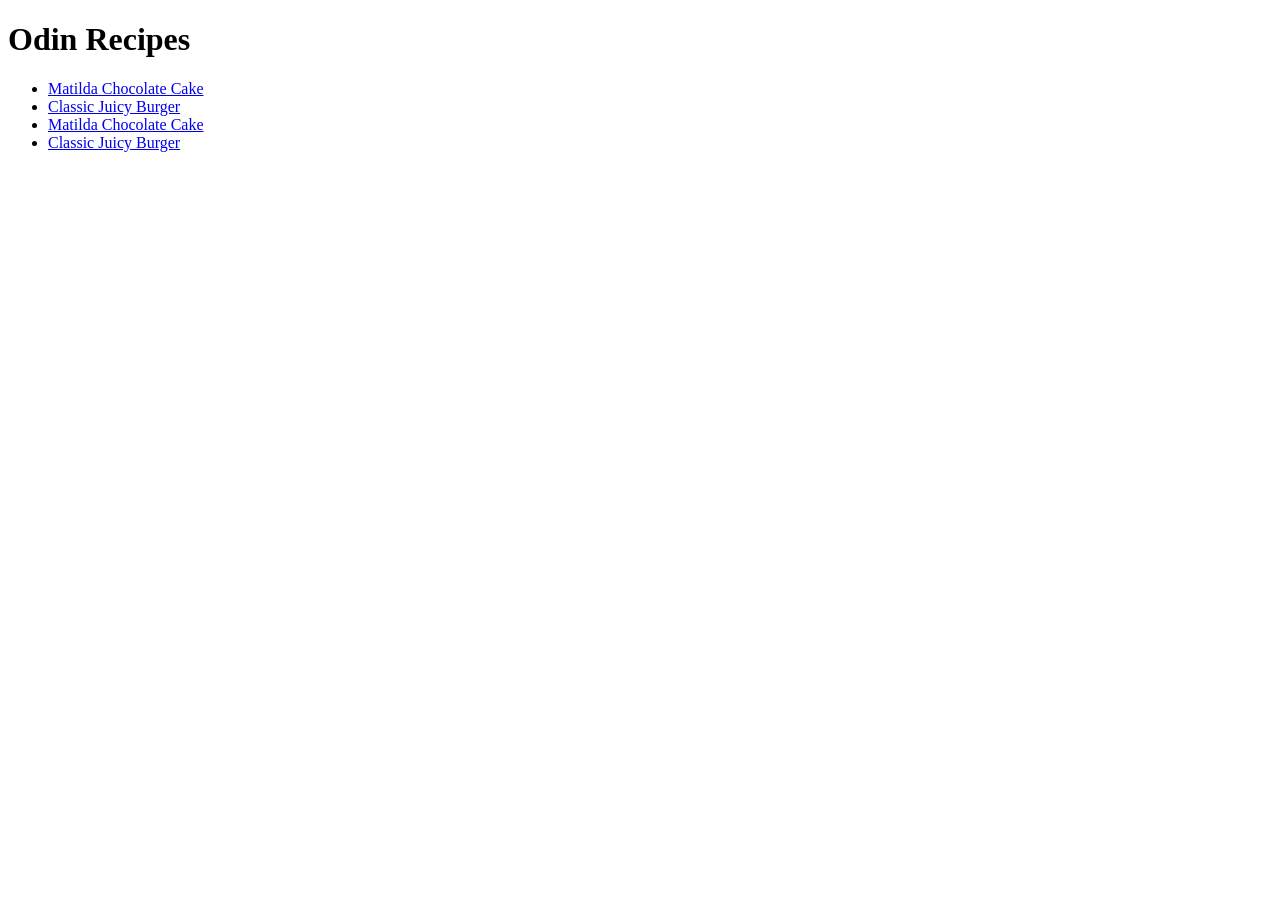
==== index.html @ 472a4aaa "added all recipes" ====
<!DOCTYPE html>
<html lang="en">
<head>
    <meta charset="UTF-8">
    <meta name="viewport" content="width=device-width, initial-scale=1.0">
    <title>Odin project</title>
</head>
<body>
    <h1>Odin Recipes</h1>
    <ul>
    <li><a href="recipes/cake.html">Matilda Chocolate Cake</a></li>
    <li><a href="recipes/burger.html">Classic Juicy Burger</a></li>
    <li><a href="recipes/pizza.html">Matilda Chocolate Cake</a></li>
    <li><a href="recipes/lasagna.html">Classic Juicy Burger</a></li>
</ul>
</html>
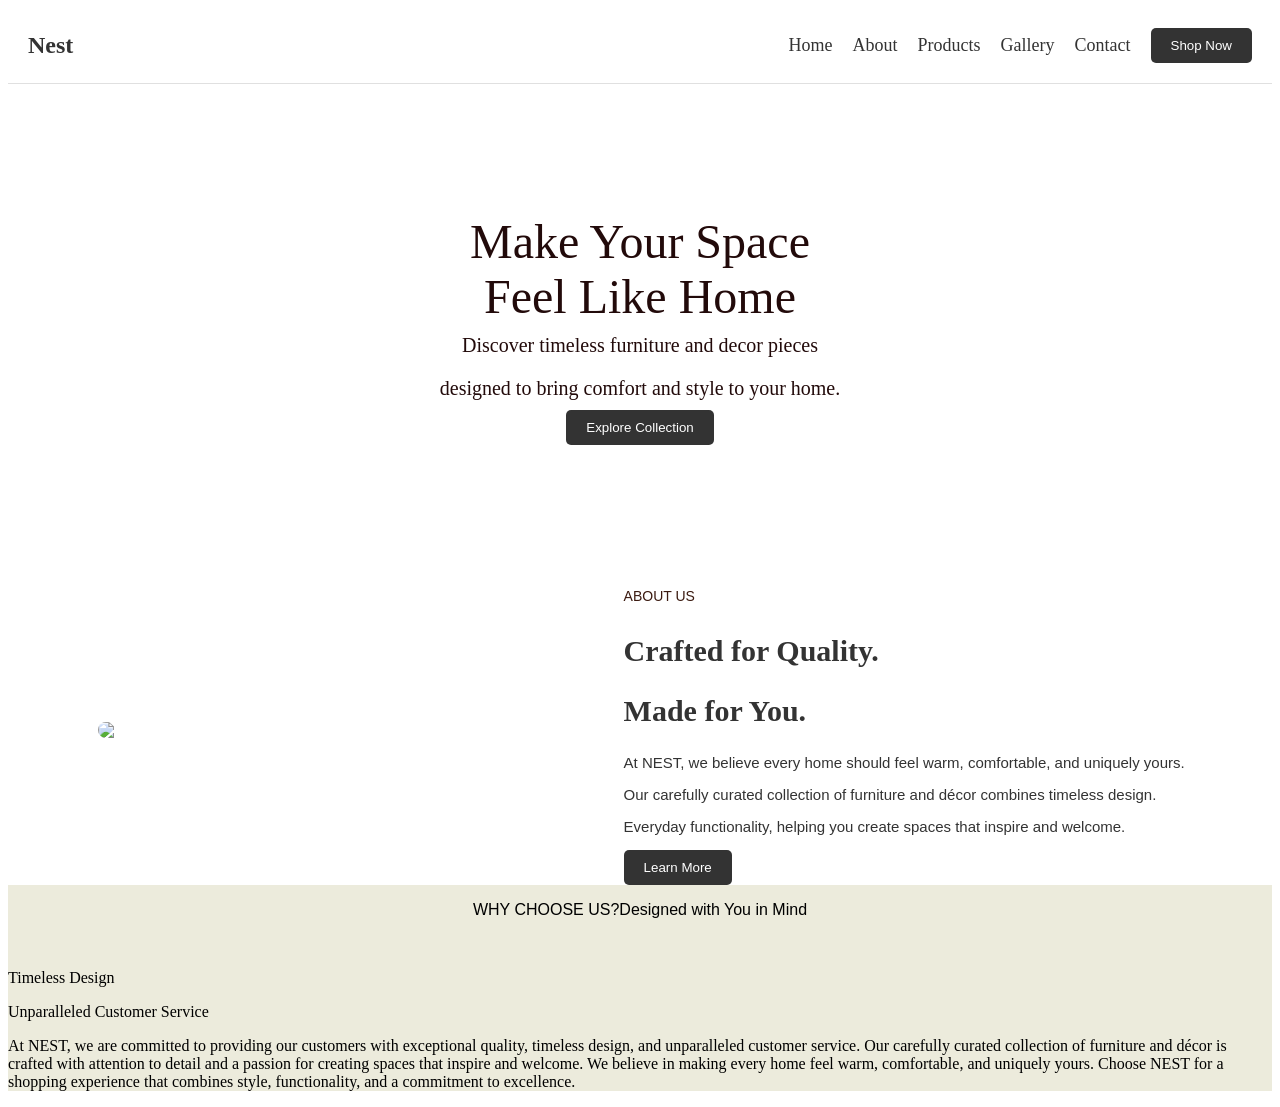
==== commit 4397be9b: "Add files via upload" ====
--- a/index.html
+++ b/index.html
@@ -1,16 +1,55 @@
-<!DOCTYPE html>
-<html lang="en">
-<head>
-    <meta charset="UTF-8">
-    <meta name="viewport" content="width=device-width, initial-scale=1.0">
-    <title>Odin project</title>
-</head>
-<body>
-    <h1>Odin Recipes</h1>
-    <ul>
-    <li><a href="recipes/cake.html">Matilda Chocolate Cake</a></li>
-    <li><a href="recipes/burger.html">Classic Juicy Burger</a></li>
-    <li><a href="recipes/pizza.html">Matilda Chocolate Cake</a></li>
-    <li><a href="recipes/lasagna.html">Classic Juicy Burger</a></li>
-</ul>
-</html>+<!DOCTYPE html>
+<html>
+<head>
+    <link rel="stylesheet" href="s.css">
+    <link rel="preconnect" href="https://fonts.googleapis.com">
+    <link rel="preconnect" href="https://fonts.gstatic.com" crossorigin>
+    <title>Nest</title>
+</head>
+<body>
+    <nav>
+        <div class="logo">Nest</div>
+        <div class="nav-links">
+            <a href="#">Home</a>
+            <a href="#">About</a>  
+            <a href="#">Products</a>
+            <a href="#">Gallery</a>
+            <a href="#">Contact</a>
+            <button class="nav-button"> Shop Now </button>
+        </div>
+    </nav>
+    <main>
+        <p>Make Your Space</p>
+        <p>Feel Like Home</p>
+        <p class="s">Discover timeless furniture and decor pieces</p>
+        <p class="s">designed to bring comfort and style to your home.</p>
+        <button class="main-button">Explore Collection</button>
+    </main>
+    <section class="about">
+        <img src="https://static.wixstatic.com/media/11062b_435d688a8a1642e98b5d6947f6b0e981~mv2.jpg/v1/fill/w_568,h_428,al_c,q_80,usm_0.66_1.00_0.01,enc_avif,quality_auto/11062b_435d688a8a1642e98b5d6947f6b0e981~mv2.jpg">
+        <div class="about-text">
+            <p class="title">ABOUT US</p>
+            <p class="description">Crafted for Quality.</p>
+            <p class="description">Made for You.</p>
+            <p>At NEST, we believe every home should feel warm, comfortable, and uniquely yours.</p>
+            <p>Our carefully curated collection of furniture and décor combines timeless design.</p>
+            <p>Everyday functionality, helping you create spaces that inspire and welcome.</p>
+            <button class="about-button">Learn More</button>
+        </div>
+    </section>
+    <section class="Why">
+        <div class="why-content">
+        <p class="title">WHY CHOOSE US?</p>
+        <br>
+        <p class="title">Designed with You in Mind</p>
+        </div>
+        <div class="design">
+            <img src="">
+            <p>Timeless Design</p>
+            <p>Unparalleled Customer Service</p>
+        </div>
+        <p>At NEST, we are committed to providing our customers with exceptional quality, timeless design, and unparalleled customer service. Our carefully curated collection of furniture and décor is crafted with attention to detail and a passion for creating spaces that inspire and welcome. We believe in making every home feel warm, comfortable, and uniquely yours. Choose NEST for a shopping experience that combines style, functionality, and a commitment to excellence.</p>
+    </section>
+</body>
+</html>
+
--- a/s.css
+++ b/s.css
@@ -0,0 +1,118 @@
+nav{
+    display: flex;
+    justify-content: space-between;
+    align-items: center;
+    padding: 20px;
+    background-color: #ffffff;
+    border-bottom: 1px solid #e0e0e0;
+    position: sticky;
+    top: 0;
+}
+nav .logo{
+    font-size: 24px;
+    font-weight: bold;
+    color: #333333;
+    align-self: center;
+}
+nav .nav-links{
+    display: flex;
+    gap: 20px;
+}
+nav .nav-links a{
+    text-decoration: none;
+    color: #333333;
+    font-size: 18px;
+    align-self: center;
+}
+nav .nav-button{
+    padding: 10px 20px;
+    background-color: #333333;
+    color: #ffffff;
+    border: none;
+    border-radius: 5px;
+    cursor: pointer;
+    align-self: center;
+}
+main{
+    display: flex;
+    flex-direction: column;
+    align-items: center;
+    justify-content: center;
+    padding: 20px;
+    height: 50vh;
+    background-image: url('https://static.vecteezy.com/system/resources/previews/072/215/123/non_2x/minimalist-interior-with-warm-lighting-shadow-play-and-decorative-elements-free-photo.jpeg');
+    background-size: cover;
+    background-position: center;
+    color: #220a0a;
+}
+main p{
+    font-size: 48px;
+    margin: 0;
+}
+main .s{
+    font-size: 20px;
+    margin: 10px 0;
+}
+main .main-button{
+    padding: 10px 20px;
+    background-color: #333333;
+    color: #ffffff;
+    border: none;
+    border-radius: 5px;
+    cursor: pointer;}
+    
+    
+.about{
+    display: flex;
+    flex-direction: row;
+    align-items: center;
+    justify-content: flex-start;
+    gap: 0px;
+    margin-left: 50px;
+}
+.about img{
+    width: 40%;
+    border-radius: 50px;
+    padding: 40px;
+}
+.about .about-text{
+    font-size: 15px;
+    color: #333333;
+    width: 50%;
+    height: 100%;
+    font-family: 'Poppins', sans-serif;
+}
+section.about .about-text .title{
+    font-size: 14px;
+    color: #3b1a10;
+    font-family: 'Poppins', sans-serif;
+    
+}
+section.about .about-text .description{
+    font-size: 30px;
+    font-weight: bold;
+    color: #333333;
+    height: 20px;
+    margin-bottom: 40px;
+    font-family: 'Playfair Display', serif;
+}
+.about .about-button{
+    padding: 10px 20px;
+    background-color: #333333;
+    color: #ffffff;
+    border: none;
+    border-radius: 5px;
+    cursor: pointer;
+}
+section.Why{
+    background-color: rgb(236, 235, 220);
+    align-items: center;
+    justify-content: space-between;
+    gap: 20px;
+}
+.Why .why-content{
+    align-items: center;
+    display: flex;
+    justify-content: center;
+    font-family: 'Poppins', sans-serif;
+}
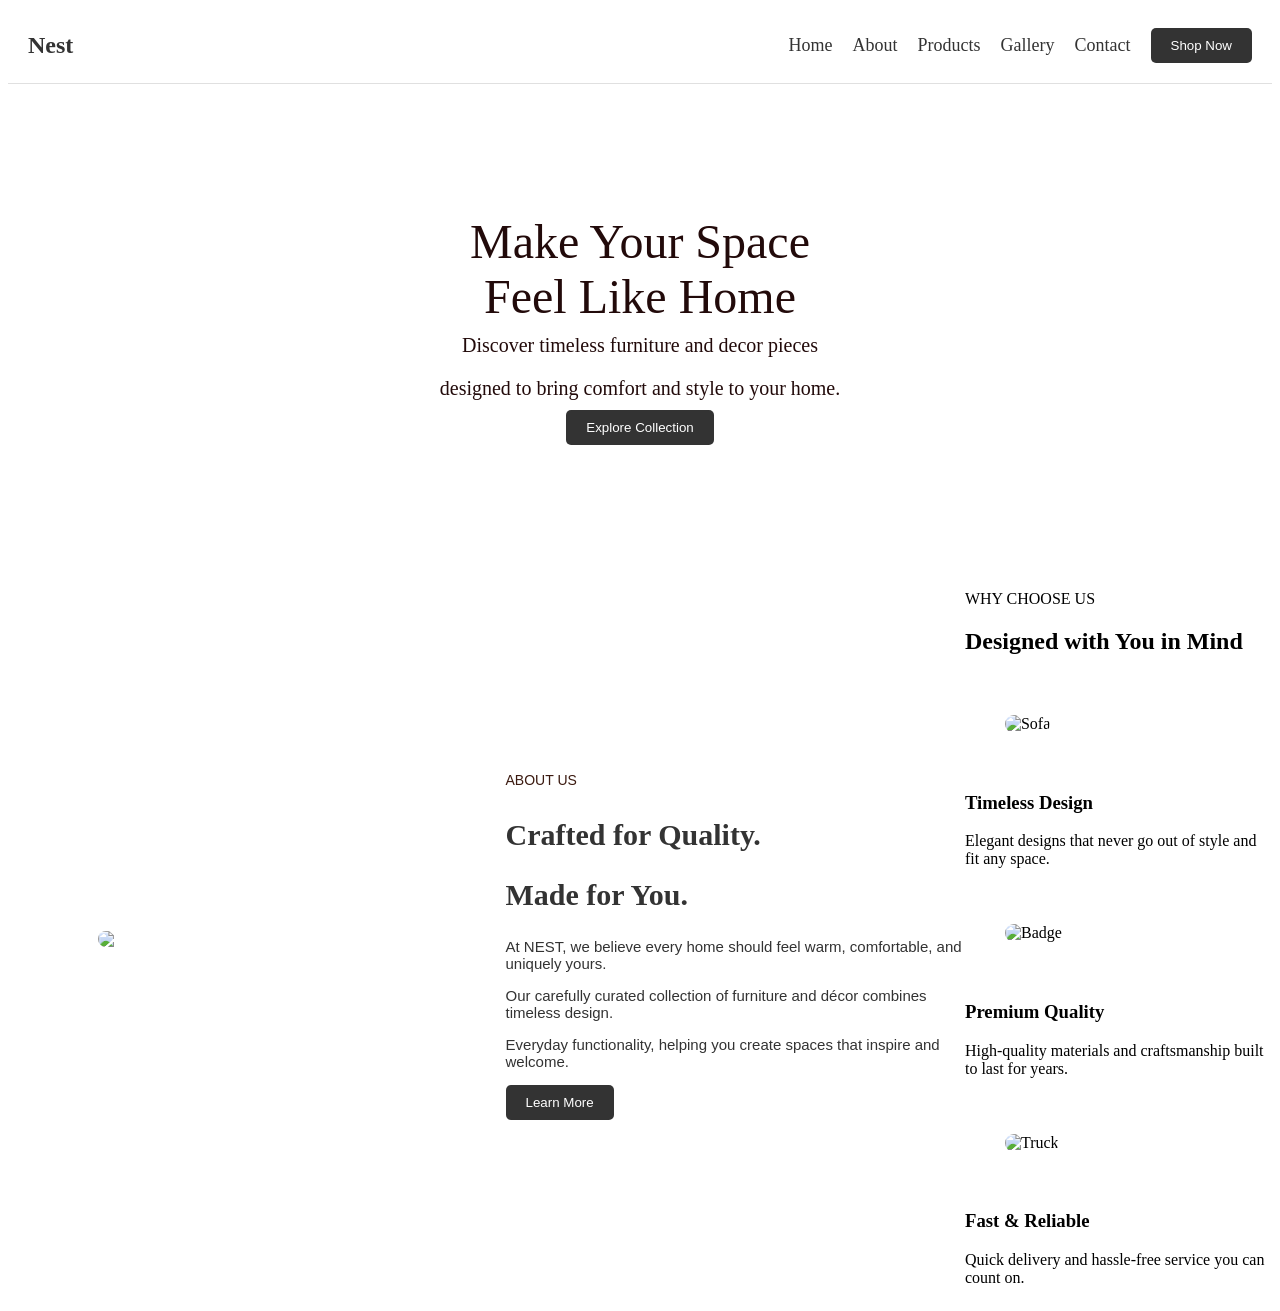
==== commit b38537a3: "Add features section to index.html Updated the HTML structure to include new features section with d" ====
--- a/index.html
+++ b/index.html
@@ -36,19 +36,33 @@
             <p>Everyday functionality, helping you create spaces that inspire and welcome.</p>
             <button class="about-button">Learn More</button>
         </div>
-    </section>
-    <section class="Why">
-        <div class="why-content">
-        <p class="title">WHY CHOOSE US?</p>
-        <br>
-        <p class="title">Designed with You in Mind</p>
+    <section class="features">
+
+    <p class="small-title">WHY CHOOSE US</p>
+    <h2>Designed with You in Mind</h2>
+
+    <div class="feature-container">
+
+        <div class="feature">
+            <img src="img/sofa.png" alt="Sofa">
+            <h3>Timeless Design</h3>
+            <p>Elegant designs that never go out of style and fit any space.</p>
         </div>
-        <div class="design">
-            <img src="">
-            <p>Timeless Design</p>
-            <p>Unparalleled Customer Service</p>
+
+        <div class="feature">
+            <img src="img/badge.png" alt="Badge">
+            <h3>Premium Quality</h3>
+            <p>High-quality materials and craftsmanship built to last for years.</p>
         </div>
-        <p>At NEST, we are committed to providing our customers with exceptional quality, timeless design, and unparalleled customer service. Our carefully curated collection of furniture and décor is crafted with attention to detail and a passion for creating spaces that inspire and welcome. We believe in making every home feel warm, comfortable, and uniquely yours. Choose NEST for a shopping experience that combines style, functionality, and a commitment to excellence.</p>
+
+        <div class="feature">
+            <img src="img/truck.png" alt="Truck">
+            <h3>Fast & Reliable</h3>
+            <p>Quick delivery and hassle-free service you can count on.</p>
+        </div>
+
+    </div>
+
     </section>
 </body>
 </html>
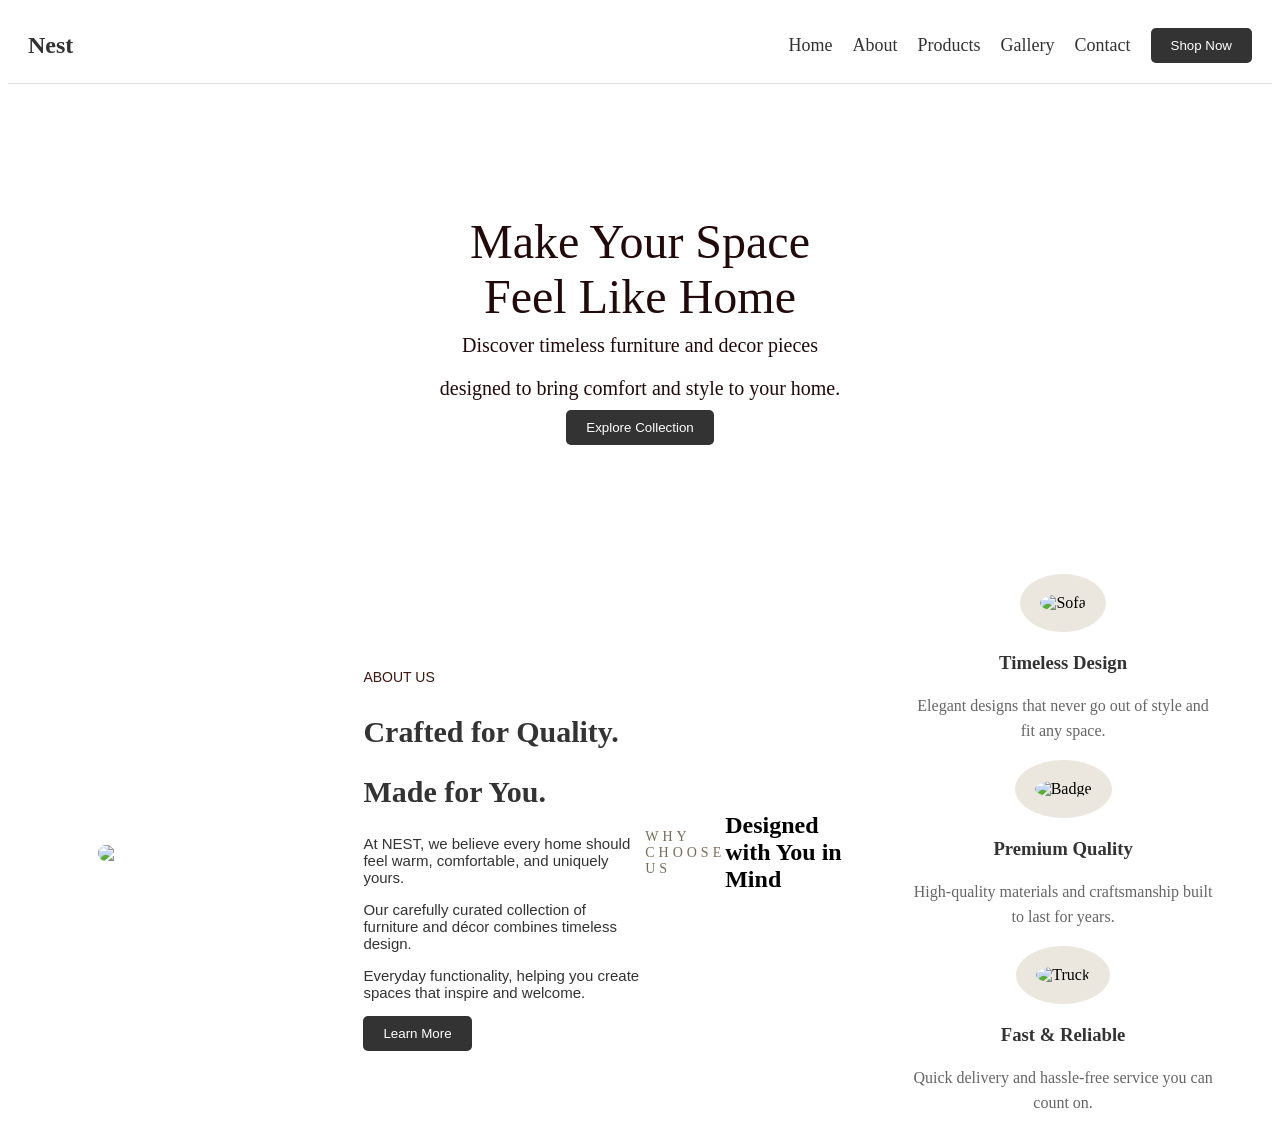
==== commit 8ed8715f: "Include Font Awesome for icon support Added Font Awesome stylesheet for icons." ====
--- a/index.html
+++ b/index.html
@@ -4,6 +4,7 @@
     <link rel="stylesheet" href="s.css">
     <link rel="preconnect" href="https://fonts.googleapis.com">
     <link rel="preconnect" href="https://fonts.gstatic.com" crossorigin>
+    <link rel="stylesheet" href="https://cdnjs.cloudflare.com/ajax/libs/font-awesome/6.5.2/css/all.min.css">
     <title>Nest</title>
 </head>
 <body>
@@ -36,7 +37,7 @@
             <p>Everyday functionality, helping you create spaces that inspire and welcome.</p>
             <button class="about-button">Learn More</button>
         </div>
-    <section class="features">
+
 
     <p class="small-title">WHY CHOOSE US</p>
     <h2>Designed with You in Mind</h2>
--- a/s.css
+++ b/s.css
@@ -104,15 +104,49 @@
     border-radius: 5px;
     cursor: pointer;
 }
-section.Why{
-    background-color: rgb(236, 235, 220);
-    align-items: center;
-    justify-content: space-between;
-    gap: 20px;
+.features{
+    background-color: #f4f1eb;
+    text-align: center;
+    padding: 80px 20px;
 }
-.Why .why-content{
-    align-items: center;
+
+.small-title{
+    letter-spacing: 4px;
+    font-size: 14px;
+    color: #7a6c5d;
+}
+
+.features h2{
+    font-size: 48px;
+    margin-bottom: 60px;
+}
+
+.feature-container{
     display: flex;
-    justify-content: center;
-    font-family: 'Poppins', sans-serif;
+    flex-direction: row;
+    justify-content: space-around;
+    flex-wrap: wrap;
 }
+
+.feature{
+    width: 300px;
+    text-align: center;
+}
+
+.feature img{
+    width: 80px;
+    height: 80px;
+    padding: 20px;
+    border-radius: 50%;
+    background-color: #ebe6de;
+}
+
+.feature h3{
+    margin-top: 20px;
+    color: #333;
+}
+
+.feature p{
+    color: #666;
+    line-height: 1.6;
+}
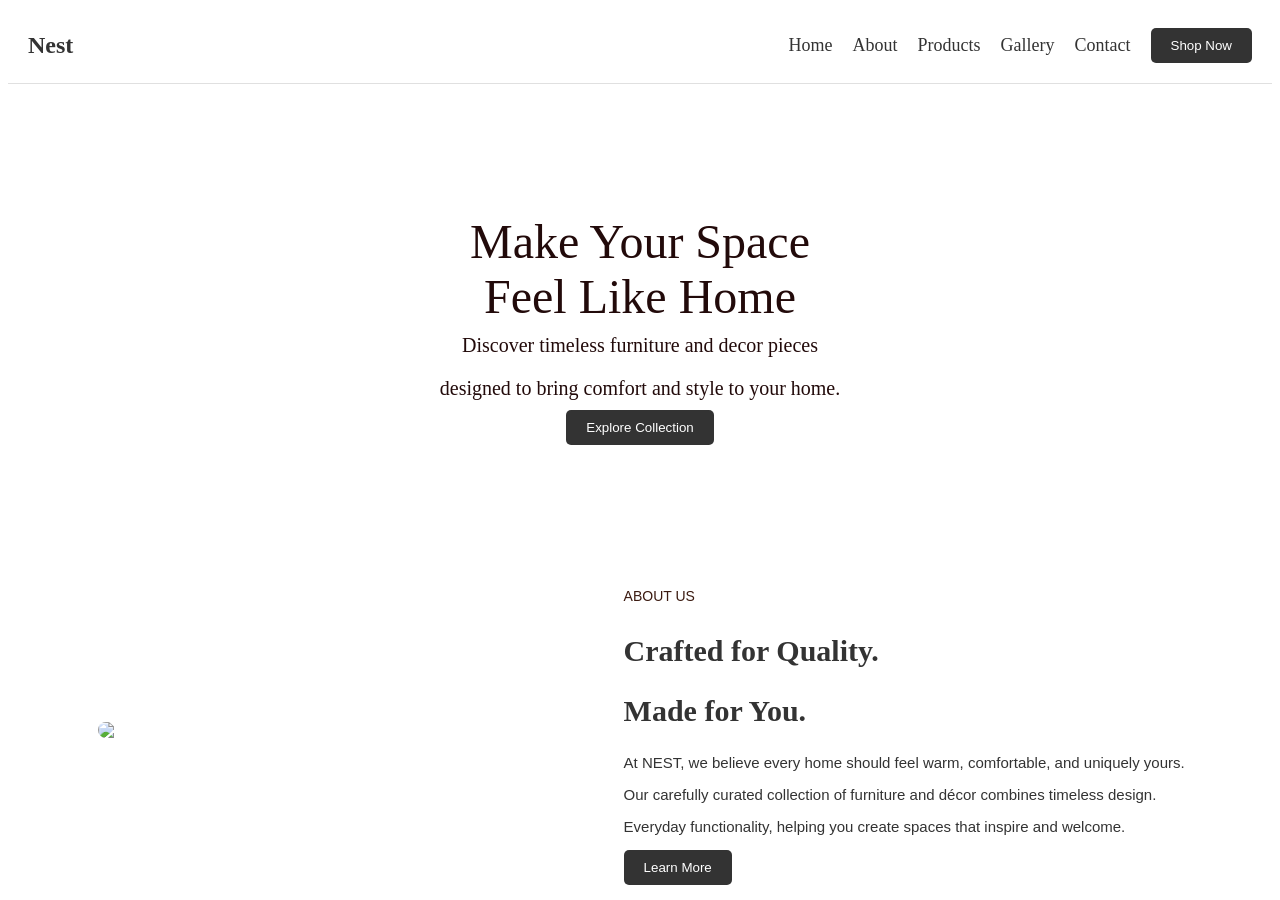
==== commit d3646c24: "Simplify index.html by removing excess content Removed several paragraphs and features from the inde" ====
--- a/index.html
+++ b/index.html
@@ -38,33 +38,7 @@
             <button class="about-button">Learn More</button>
         </div>
 
-
-    <p class="small-title">WHY CHOOSE US</p>
-    <h2>Designed with You in Mind</h2>
-
-    <div class="feature-container">
-
-        <div class="feature">
-            <img src="img/sofa.png" alt="Sofa">
-            <h3>Timeless Design</h3>
-            <p>Elegant designs that never go out of style and fit any space.</p>
-        </div>
-
-        <div class="feature">
-            <img src="img/badge.png" alt="Badge">
-            <h3>Premium Quality</h3>
-            <p>High-quality materials and craftsmanship built to last for years.</p>
-        </div>
-
-        <div class="feature">
-            <img src="img/truck.png" alt="Truck">
-            <h3>Fast & Reliable</h3>
-            <p>Quick delivery and hassle-free service you can count on.</p>
-        </div>
-
-    </div>
-
-    </section>
+    
 </body>
 </html>
 
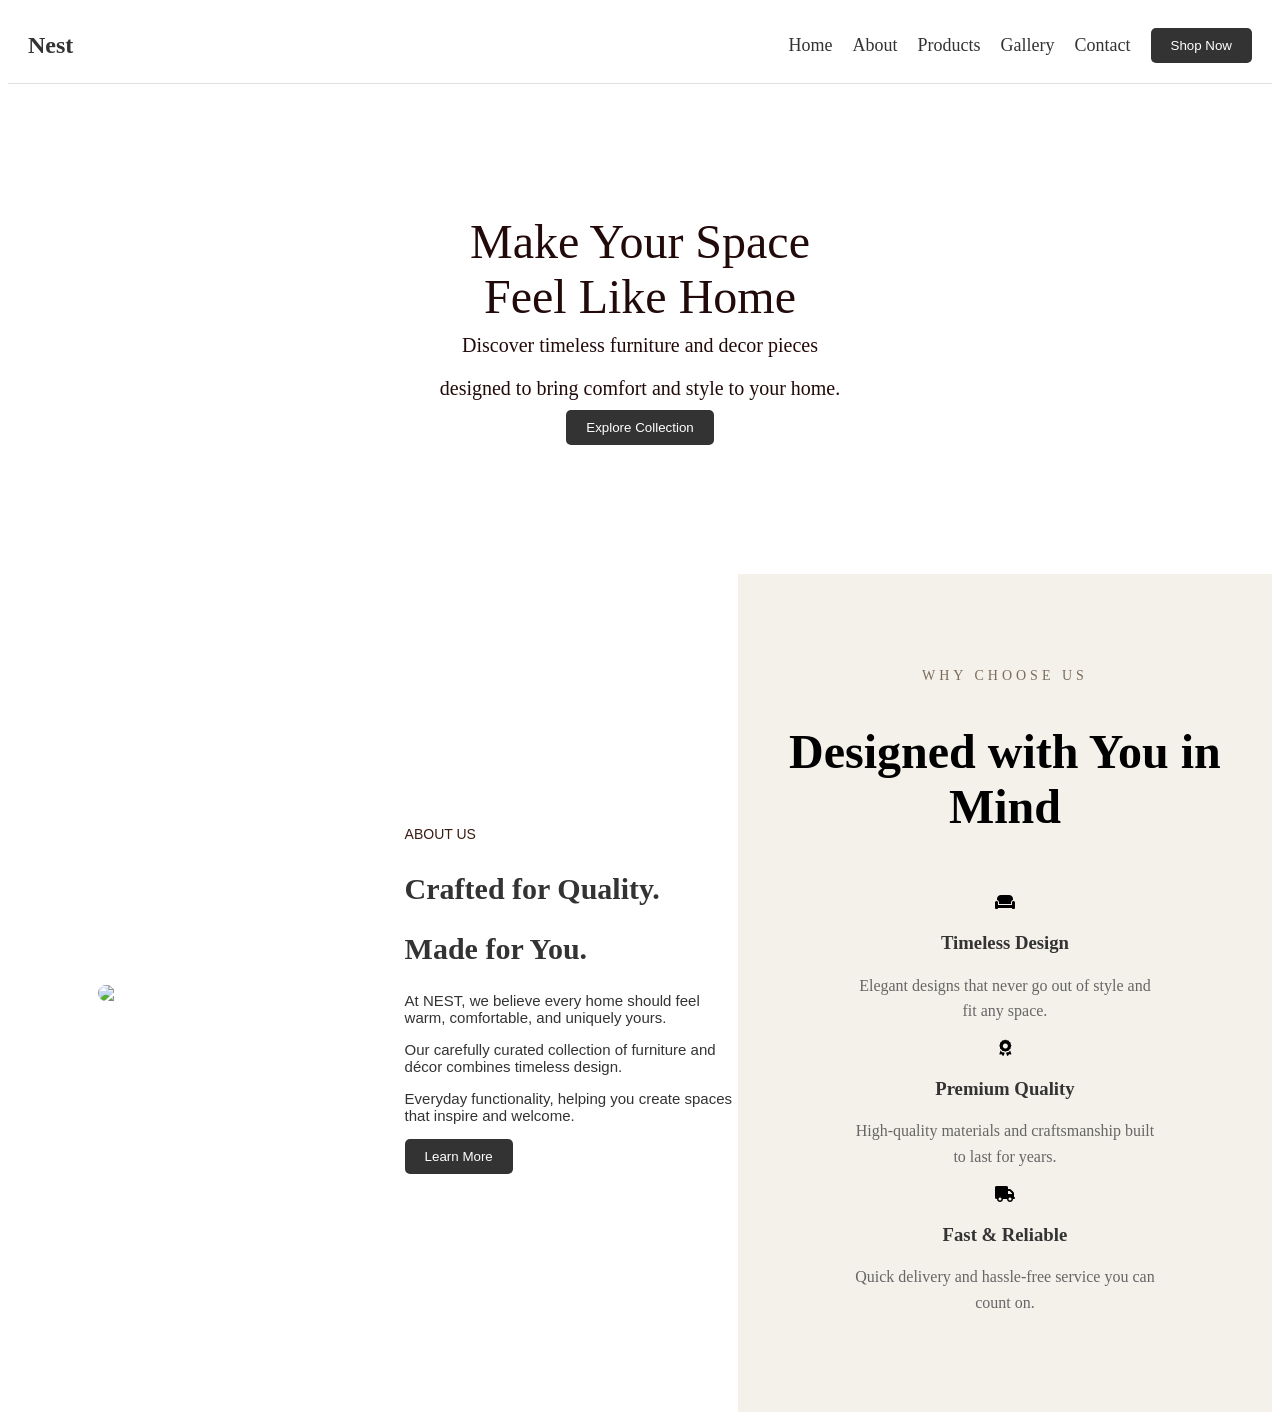
==== commit 8dbf466e: "Add features section to index.html Added a features section highlighting design, quality, and servic" ====
--- a/index.html
+++ b/index.html
@@ -37,7 +37,41 @@
             <p>Everyday functionality, helping you create spaces that inspire and welcome.</p>
             <button class="about-button">Learn More</button>
         </div>
+        <section class="features">
 
+    <p class="small-title">WHY CHOOSE US</p>
+    <h2>Designed with You in Mind</h2>
+
+    <div class="feature-container">
+
+        <div class="feature">
+            <div class="icon-circle">
+                <i class="fa-solid fa-couch"></i>
+            </div>
+            <h3>Timeless Design</h3>
+            <p>Elegant designs that never go out of style and fit any space.</p>
+        </div>
+
+        <div class="feature">
+            <div class="icon-circle">
+                <i class="fa-solid fa-award"></i>
+            </div>
+            <h3>Premium Quality</h3>
+            <p>High-quality materials and craftsmanship built to last for years.</p>
+        </div>
+
+        <div class="feature">
+            <div class="icon-circle">
+                <i class="fa-solid fa-truck"></i>
+            </div>
+            <h3>Fast & Reliable</h3>
+            <p>Quick delivery and hassle-free service you can count on.</p>
+        </div>
+
+    </div>
+
+        </section>
+  
     
 </body>
 </html>
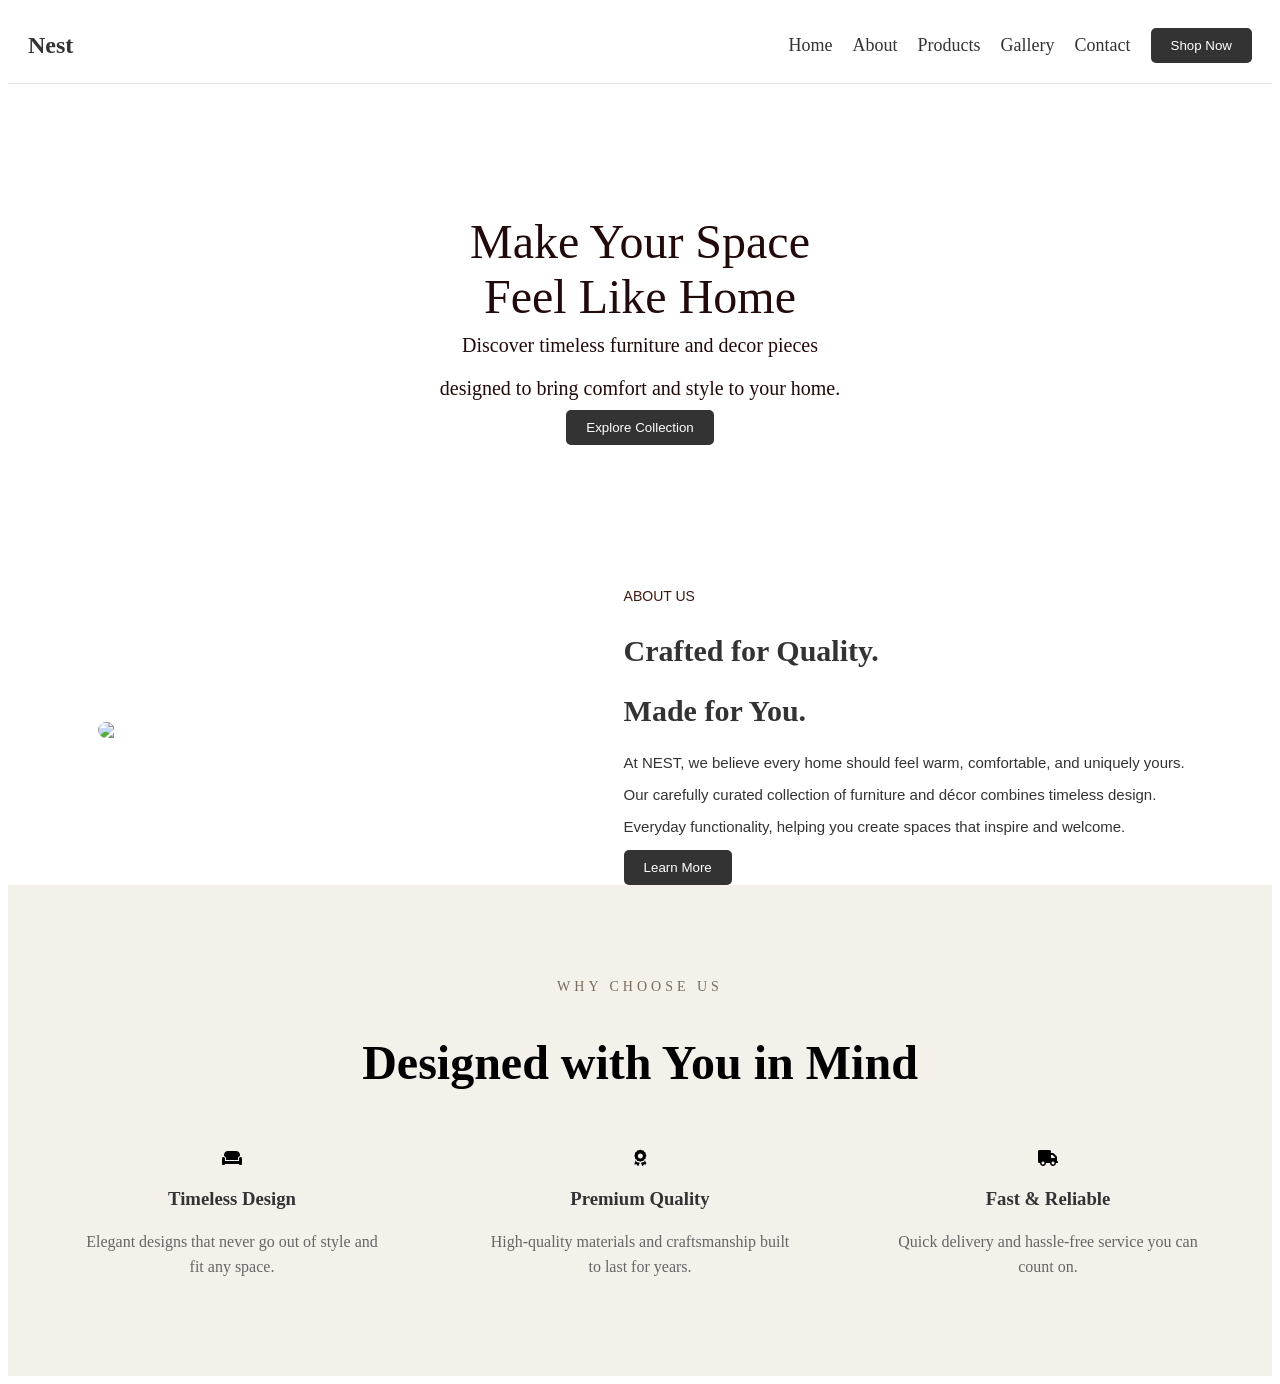
==== commit bea5474a: "Fix HTML structure and formatting issues" ====
--- a/index.html
+++ b/index.html
@@ -37,40 +37,35 @@
             <p>Everyday functionality, helping you create spaces that inspire and welcome.</p>
             <button class="about-button">Learn More</button>
         </div>
-        <section class="features">
-
-    <p class="small-title">WHY CHOOSE US</p>
-    <h2>Designed with You in Mind</h2>
-
-    <div class="feature-container">
-
-        <div class="feature">
-            <div class="icon-circle">
-                <i class="fa-solid fa-couch"></i>
-            </div>
+    </section>
+    <section class="features">
+        <p class="small-title">WHY CHOOSE US</p>
+        <h2>Designed with You in Mind</h2>
+        <div class="feature-container">
+            <div class="feature">
+                <div class="icon-circle">
+                    <i class="fa-solid fa-couch"></i>
+                </div>
             <h3>Timeless Design</h3>
             <p>Elegant designs that never go out of style and fit any space.</p>
         </div>
+            <div class="feature">
+                <div class="icon-circle">
+                    <i class="fa-solid fa-award"></i>
+                </div>
+                <h3>Premium Quality</h3>
+                <p>High-quality materials and craftsmanship built to last for years.</p>
+            </div>
 
-        <div class="feature">
-            <div class="icon-circle">
-                <i class="fa-solid fa-award"></i>
+            <div class="feature">
+                <div class="icon-circle">
+                    <i class="fa-solid fa-truck"></i>
+                </div>
+                <h3>Fast & Reliable</h3>
+                <p>Quick delivery and hassle-free service you can count on.</p>
             </div>
-            <h3>Premium Quality</h3>
-            <p>High-quality materials and craftsmanship built to last for years.</p>
         </div>
-
-        <div class="feature">
-            <div class="icon-circle">
-                <i class="fa-solid fa-truck"></i>
-            </div>
-            <h3>Fast & Reliable</h3>
-            <p>Quick delivery and hassle-free service you can count on.</p>
-        </div>
-
-    </div>
-
-        </section>
+    </section>
   
     
 </body>
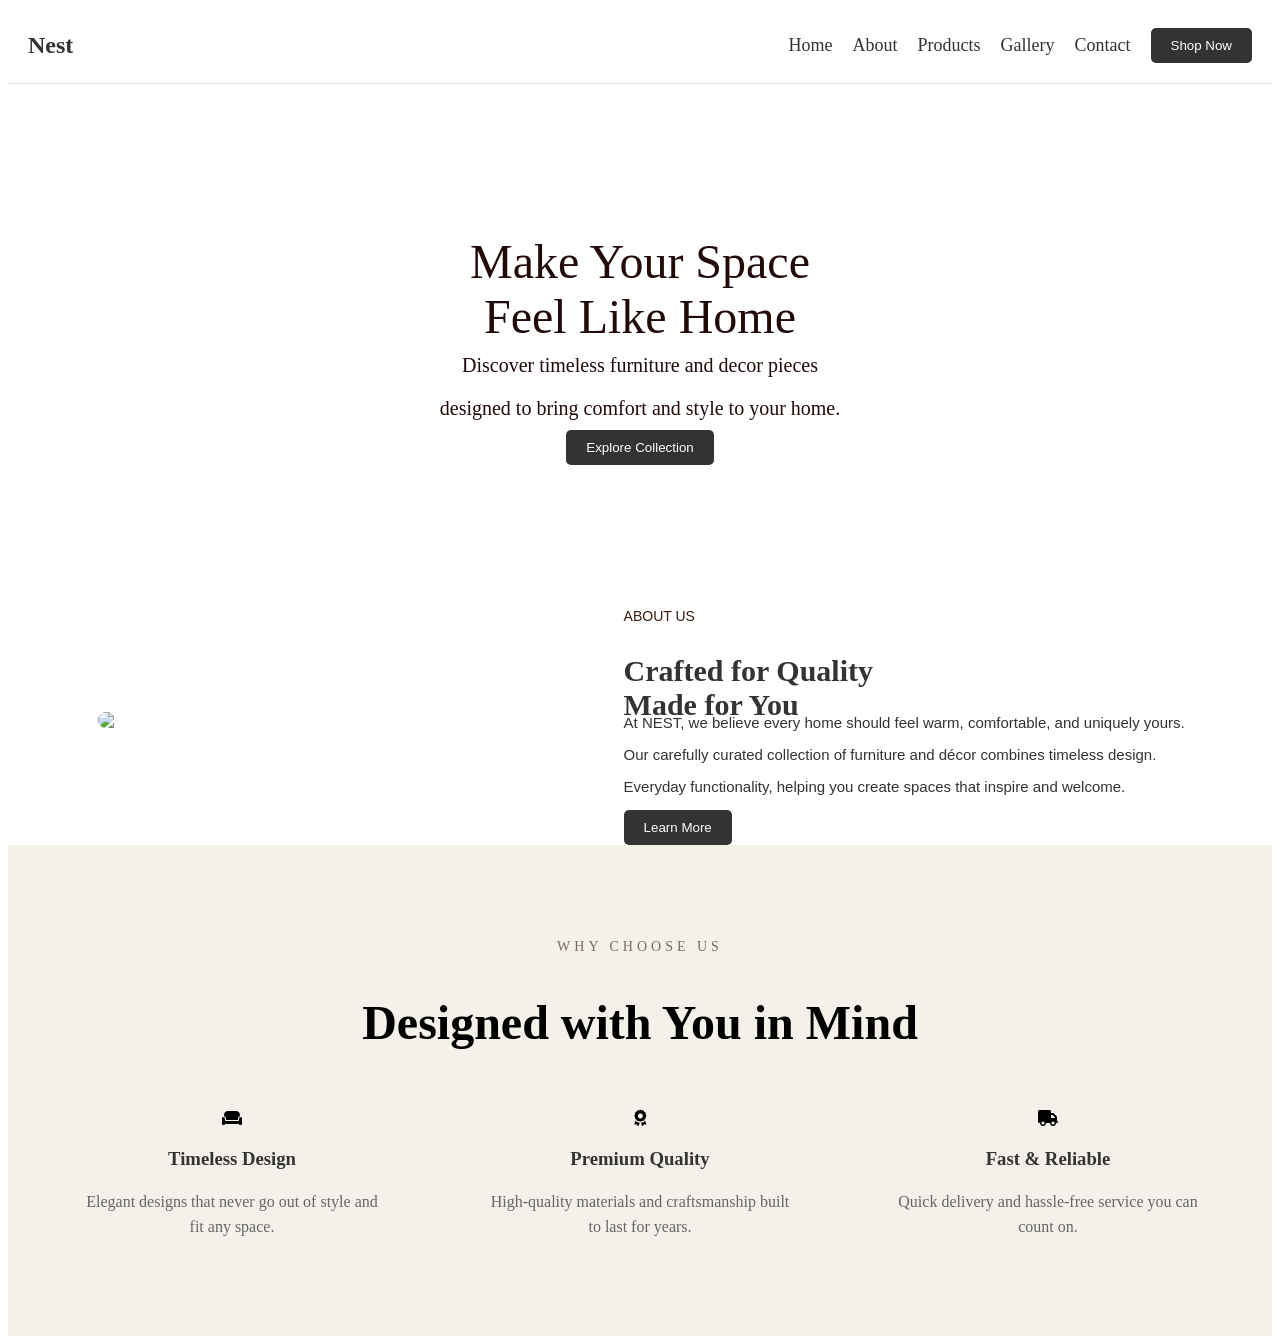
==== commit 22653dc1: "Refactor index.html for improved structure Updated the HTML structure and content for better readabi" ====
--- a/index.html
+++ b/index.html
@@ -30,8 +30,7 @@
         <img src="https://static.wixstatic.com/media/11062b_435d688a8a1642e98b5d6947f6b0e981~mv2.jpg/v1/fill/w_568,h_428,al_c,q_80,usm_0.66_1.00_0.01,enc_avif,quality_auto/11062b_435d688a8a1642e98b5d6947f6b0e981~mv2.jpg">
         <div class="about-text">
             <p class="title">ABOUT US</p>
-            <p class="description">Crafted for Quality.</p>
-            <p class="description">Made for You.</p>
+            <p class="description">Crafted for Quality<br>Made for You</p>
             <p>At NEST, we believe every home should feel warm, comfortable, and uniquely yours.</p>
             <p>Our carefully curated collection of furniture and décor combines timeless design.</p>
             <p>Everyday functionality, helping you create spaces that inspire and welcome.</p>
--- a/s.css
+++ b/s.css
@@ -44,6 +44,7 @@
     background-size: cover;
     background-position: center;
     color: #220a0a;
+    margin-top: 20px;
 }
 main p{
     font-size: 48px;
